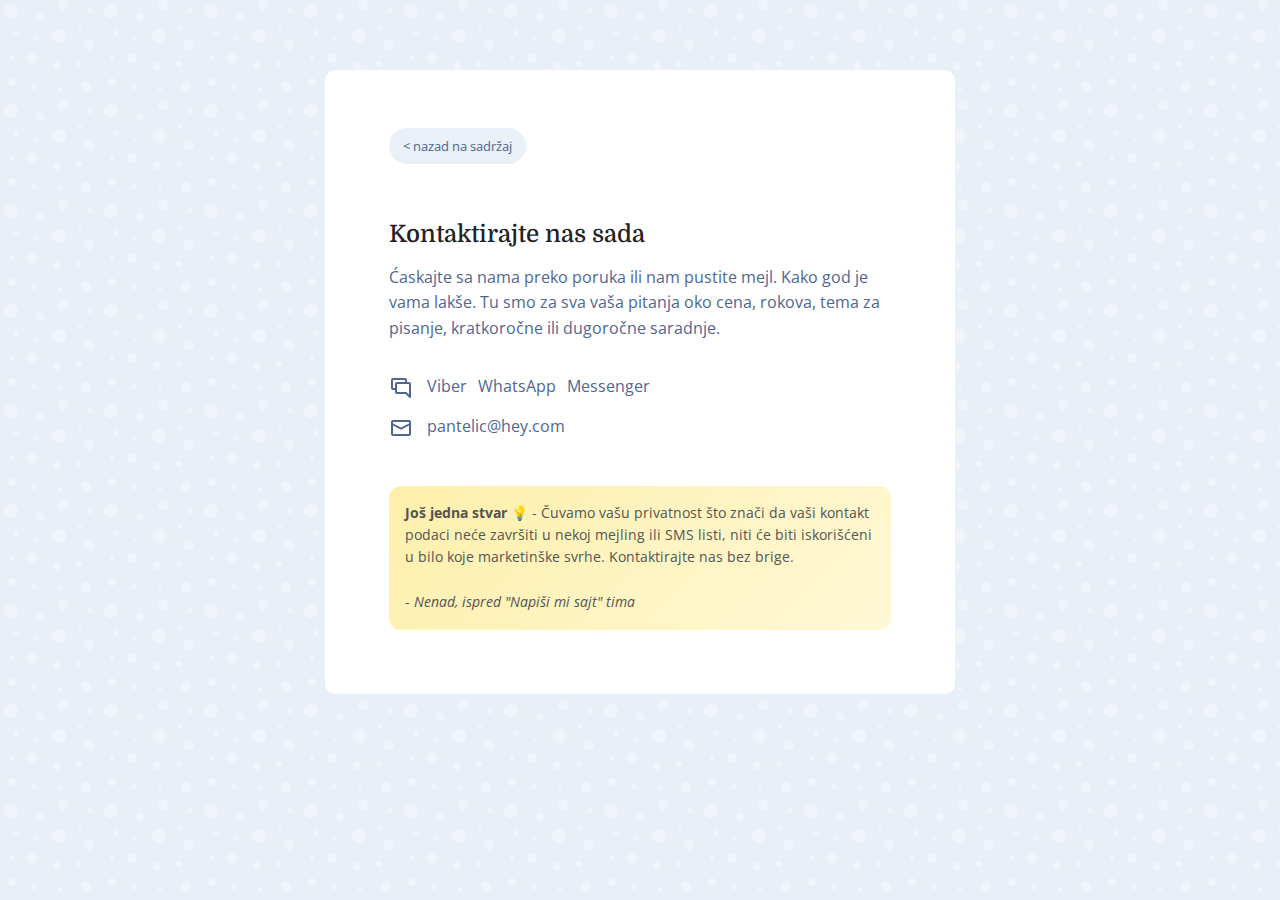
==== kontakt.html @ d5a86b71 "prvi upload" ====
<!DOCTYPE html>
<html lang="sr" dir="ltr">
  <head>
    <meta charset="utf-8">
    <meta name="viewport" content="width=device-width,initial-scale=1">
    <title>Kontakt</title>
    <link href="https://fonts.googleapis.com/css?family=Domine&display=swap&subset=latin-ext" rel="stylesheet">
    <link href="https://fonts.googleapis.com/css?family=Open+Sans&display=swap&subset=latin-ext" rel="stylesheet">



    <style media="screen">

    * {
      margin:0;
      padding: 0;
    }


    body {
      box-sizing: border-box;
      -webkit-font-smoothing: antialiased;
      -moz-osx-font-smoothing: grayscale;
      font-family: Open Sans, sans-serif;
      color: #506690;
    }


    p {
      line-height: 1.6;
      font-size: 1rem;
      margin-bottom: 1rem;
    }


    a {
      text-decoration: none;
      color: #506690;
      margin-right: 7px;
    }

    a:hover {
      color: #adbbca;
    }




    .bgcolor {
      /* background: #eaf2f7; */


      background-color: #e8eff7;
      background-image: url("data:image/svg+xml,%3Csvg width='100' height='100' viewBox='0 0 100 100' xmlns='http://www.w3.org/2000/svg'%3E%3Cpath d='M11 18c3.866 0 7-3.134 7-7s-3.134-7-7-7-7 3.134-7 7 3.134 7 7 7zm48 25c3.866 0 7-3.134 7-7s-3.134-7-7-7-7 3.134-7 7 3.134 7 7 7zm-43-7c1.657 0 3-1.343 3-3s-1.343-3-3-3-3 1.343-3 3 1.343 3 3 3zm63 31c1.657 0 3-1.343 3-3s-1.343-3-3-3-3 1.343-3 3 1.343 3 3 3zM34 90c1.657 0 3-1.343 3-3s-1.343-3-3-3-3 1.343-3 3 1.343 3 3 3zm56-76c1.657 0 3-1.343 3-3s-1.343-3-3-3-3 1.343-3 3 1.343 3 3 3zM12 86c2.21 0 4-1.79 4-4s-1.79-4-4-4-4 1.79-4 4 1.79 4 4 4zm28-65c2.21 0 4-1.79 4-4s-1.79-4-4-4-4 1.79-4 4 1.79 4 4 4zm23-11c2.76 0 5-2.24 5-5s-2.24-5-5-5-5 2.24-5 5 2.24 5 5 5zm-6 60c2.21 0 4-1.79 4-4s-1.79-4-4-4-4 1.79-4 4 1.79 4 4 4zm29 22c2.76 0 5-2.24 5-5s-2.24-5-5-5-5 2.24-5 5 2.24 5 5 5zM32 63c2.76 0 5-2.24 5-5s-2.24-5-5-5-5 2.24-5 5 2.24 5 5 5zm57-13c2.76 0 5-2.24 5-5s-2.24-5-5-5-5 2.24-5 5 2.24 5 5 5zm-9-21c1.105 0 2-.895 2-2s-.895-2-2-2-2 .895-2 2 .895 2 2 2zM60 91c1.105 0 2-.895 2-2s-.895-2-2-2-2 .895-2 2 .895 2 2 2zM35 41c1.105 0 2-.895 2-2s-.895-2-2-2-2 .895-2 2 .895 2 2 2zM12 60c1.105 0 2-.895 2-2s-.895-2-2-2-2 .895-2 2 .895 2 2 2z' fill='%23ffffff' fill-opacity='0.4' fill-rule='evenodd'/%3E%3C/svg%3E");
      display: flex;
      justify-content: center;
    }

      h2 {
      font-family: 'Domine', serif;
      color: #222;
      font-weight: 500;
      line-height: 1.2;
      font-size: 1.5rem;
      margin-bottom: 1rem;
      margin-top: 4rem;
      }

    #kontakt {
      box-sizing: border-box;
      margin-top: 70px;
      margin-bottom: 70px;
      border-radius: 10px;
      background: white;
      max-width: 630px;
      background: white;


    }

    .kontakt-container {

      color: #506690;
      padding: 4rem;

    }

    .kontakt-text {
      margin-bottom: 2rem;
    }

    .kontakt-detalji {
      display: flex;
      flex-wrap: nowrap;
      align-content: flex-start;
      margin-bottom: 1rem;
      }


      /* .kontakt-detalji:last-child {

        margin-bottom: 0;
        } */

      svg {
        fill: #506690;
        margin-right: 14px;
        position: relative;
        top: 2px;
      }


      .kontakt-detalji p {
        line-height: 24px;
        margin-bottom: 0;
        }

        .note {
         background: linear-gradient(135deg, rgb(254, 239, 171) 0%, rgb(255, 248, 214) 100%);
          border-radius: 12px;
          padding: 1rem;
          margin-top: 3rem;

        }

        .note p {
          font-size: 14px;
          margin-bottom: 0;
          color: #545454;
        }



        @media (max-width: 670px) {

          #kontakt {
            box-sizing: border-box;
            margin-top: 0;
            margin-bottom: 0;
            margin: 20px;
            border-radius: 10px;

          }

          .bgcolor {
            background: white;
          }

        .kontakt-container {
          padding: 0;
          }

          h2 {
            font-size: 1.3rem;
          }
        }

        .back {
          font-size: 13px;
          padding: 9px 14px;
          border-radius: 3rem;
          background: #e9f0f7;
        }

        .back:hover {
          background: #eff4f9;
          color: #506690;
        }


    </style>

    <!-- Google Tag Manager -->
<script>(function(w,d,s,l,i){w[l]=w[l]||[];w[l].push({'gtm.start':
new Date().getTime(),event:'gtm.js'});var f=d.getElementsByTagName(s)[0],
j=d.createElement(s),dl=l!='dataLayer'?'&l='+l:'';j.async=true;j.src=
'https://www.googletagmanager.com/gtm.js?id='+i+dl;f.parentNode.insertBefore(j,f);
})(window,document,'script','dataLayer','GTM-TRPZNKL');</script>
<!-- End Google Tag Manager -->

  </head>
  <body class="antialiased bgcolor">
    <!-- Google Tag Manager (noscript) -->
<noscript><iframe src="https://www.googletagmanager.com/ns.html?id=GTM-TRPZNKL"
height="0" width="0" style="display:none;visibility:hidden"></iframe></noscript>
<!-- End Google Tag Manager (noscript) -->

    <section id="kontakt">




      <div class="kontakt-container">



      <div class="kontakt-text">


        <a class="back" href="index.html">< nazad na sadržaj</a>


        <h2>Kontaktirajte nas sada</h2>
        <p>Ćaskajte sa nama preko poruka ili nam pustite mejl. Kako god je vama lakše. Tu smo za sva vaša pitanja oko cena, rokova, tema za pisanje, kratkoročne ili dugoročne saradnje.</p>
      </div>

      <div class="kontakt-detalji">
        <svg xmlns="http://www.w3.org/2000/svg" viewBox="0 0 24 24" width="24" height="24"><path class="heroicon-ui" d="M6 14H4a2 2 0 0 1-2-2V4c0-1.1.9-2 2-2h12a2 2 0 0 1 2 2v2h2a2 2 0 0 1 2 2v13a1 1 0 0 1-1.7.7L16.58 18H8a2 2 0 0 1-2-2v-2zm0-2V8c0-1.1.9-2 2-2h8V4H4v8h2zm14-4H8v8h9a1 1 0 0 1 .7.3l2.3 2.29V8z"/></svg>
        <p><a href="viber://chat?number=%2B38163517719" rel="noopener" target="_blank">Viber</a> <a href="whatsapp://send?text=Zdravo Nenade, interesuju me usluge izrade sadžaja. Hvala!&amp;phone=+38163517719" rel="noopener" target="_blank">WhatsApp</a> <a href="https://m.me/nenad.bgd" rel="noopener" target="_blank">Messenger</a></p>
      </div>
      <div class="kontakt-detalji">
        <svg xmlns="http://www.w3.org/2000/svg" viewBox="0 0 24 24" width="24" height="24"><path class="heroicon-ui" d="M4 4h16a2 2 0 0 1 2 2v12a2 2 0 0 1-2 2H4a2 2 0 0 1-2-2V6c0-1.1.9-2 2-2zm16 3.38V6H4v1.38l8 4 8-4zm0 2.24l-7.55 3.77a1 1 0 0 1-.9 0L4 9.62V18h16V9.62z"/></svg>
        <p><a href="mailto:pantelic@hey.com">pantelic@hey.com</a></p>
      </div>

      <div class="note">
        <p><strong>Još jedna stvar</strong> 💡 - Čuvamo vašu privatnost što znači da vaši kontakt podaci neće završiti u nekoj mejling ili SMS listi, niti će biti iskorišćeni u bilo koje marketinške svrhe. Kontaktirajte nas bez brige.<br><br>
        - <i>Nenad, ispred "Napiši mi sajt" tima</i></p>
      </div>


      </div>

    </section>




  </body>
</html>
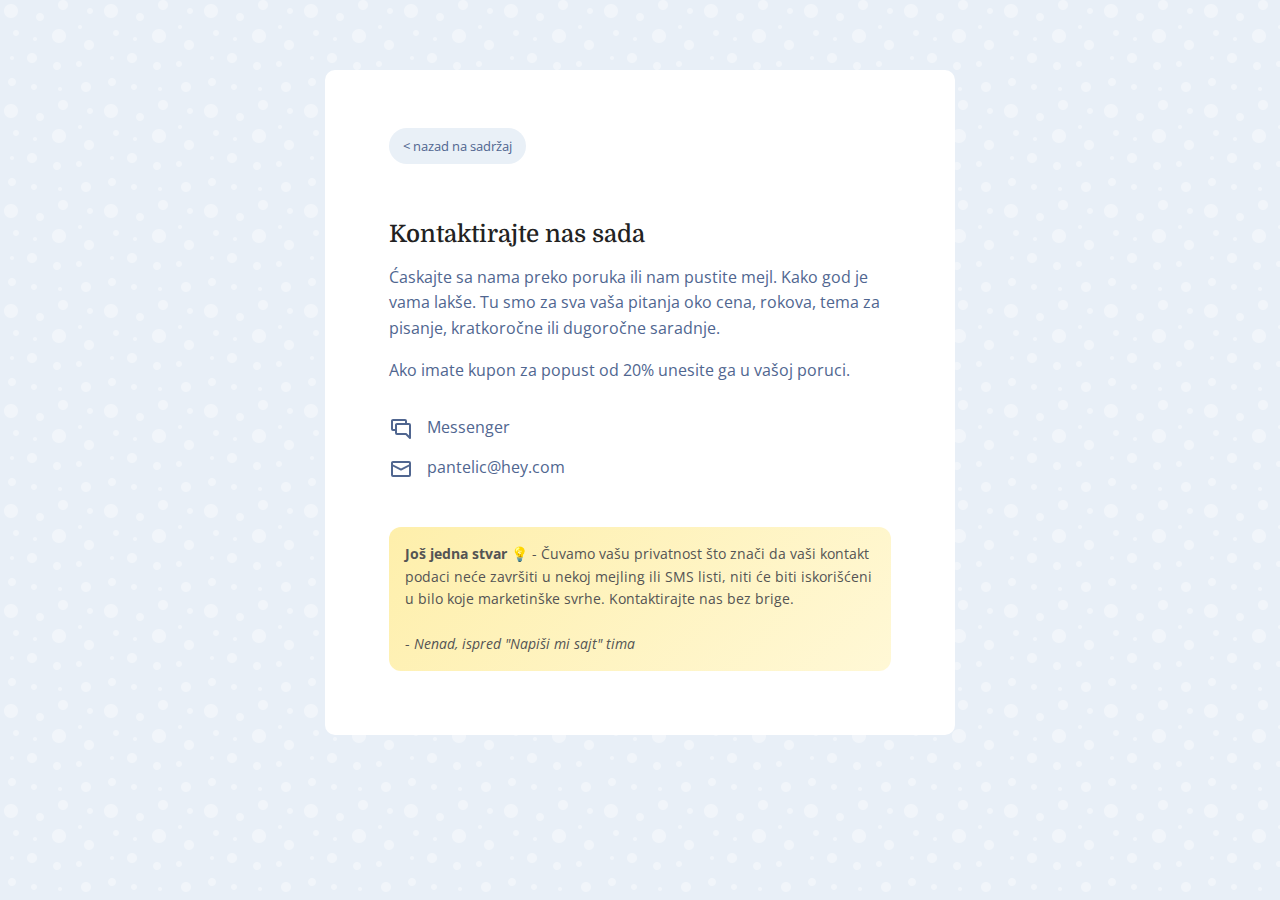
==== commit 9fdc220b: "Update kontakt.html" ====
--- a/kontakt.html
+++ b/kontakt.html
@@ -1,230 +1 @@
-<!DOCTYPE html>
-<html lang="sr" dir="ltr">
-  <head>
-    <meta charset="utf-8">
-    <meta name="viewport" content="width=device-width,initial-scale=1">
-    <title>Kontakt</title>
-    <link href="https://fonts.googleapis.com/css?family=Domine&display=swap&subset=latin-ext" rel="stylesheet">
-    <link href="https://fonts.googleapis.com/css?family=Open+Sans&display=swap&subset=latin-ext" rel="stylesheet">
-
-
-
-    <style media="screen">
-
-    * {
-      margin:0;
-      padding: 0;
-    }
-
-
-    body {
-      box-sizing: border-box;
-      -webkit-font-smoothing: antialiased;
-      -moz-osx-font-smoothing: grayscale;
-      font-family: Open Sans, sans-serif;
-      color: #506690;
-    }
-
-
-    p {
-      line-height: 1.6;
-      font-size: 1rem;
-      margin-bottom: 1rem;
-    }
-
-
-    a {
-      text-decoration: none;
-      color: #506690;
-      margin-right: 7px;
-    }
-
-    a:hover {
-      color: #adbbca;
-    }
-
-
-
-
-    .bgcolor {
-      /* background: #eaf2f7; */
-
-
-      background-color: #e8eff7;
-      background-image: url("data:image/svg+xml,%3Csvg width='100' height='100' viewBox='0 0 100 100' xmlns='http://www.w3.org/2000/svg'%3E%3Cpath d='M11 18c3.866 0 7-3.134 7-7s-3.134-7-7-7-7 3.134-7 7 3.134 7 7 7zm48 25c3.866 0 7-3.134 7-7s-3.134-7-7-7-7 3.134-7 7 3.134 7 7 7zm-43-7c1.657 0 3-1.343 3-3s-1.343-3-3-3-3 1.343-3 3 1.343 3 3 3zm63 31c1.657 0 3-1.343 3-3s-1.343-3-3-3-3 1.343-3 3 1.343 3 3 3zM34 90c1.657 0 3-1.343 3-3s-1.343-3-3-3-3 1.343-3 3 1.343 3 3 3zm56-76c1.657 0 3-1.343 3-3s-1.343-3-3-3-3 1.343-3 3 1.343 3 3 3zM12 86c2.21 0 4-1.79 4-4s-1.79-4-4-4-4 1.79-4 4 1.79 4 4 4zm28-65c2.21 0 4-1.79 4-4s-1.79-4-4-4-4 1.79-4 4 1.79 4 4 4zm23-11c2.76 0 5-2.24 5-5s-2.24-5-5-5-5 2.24-5 5 2.24 5 5 5zm-6 60c2.21 0 4-1.79 4-4s-1.79-4-4-4-4 1.79-4 4 1.79 4 4 4zm29 22c2.76 0 5-2.24 5-5s-2.24-5-5-5-5 2.24-5 5 2.24 5 5 5zM32 63c2.76 0 5-2.24 5-5s-2.24-5-5-5-5 2.24-5 5 2.24 5 5 5zm57-13c2.76 0 5-2.24 5-5s-2.24-5-5-5-5 2.24-5 5 2.24 5 5 5zm-9-21c1.105 0 2-.895 2-2s-.895-2-2-2-2 .895-2 2 .895 2 2 2zM60 91c1.105 0 2-.895 2-2s-.895-2-2-2-2 .895-2 2 .895 2 2 2zM35 41c1.105 0 2-.895 2-2s-.895-2-2-2-2 .895-2 2 .895 2 2 2zM12 60c1.105 0 2-.895 2-2s-.895-2-2-2-2 .895-2 2 .895 2 2 2z' fill='%23ffffff' fill-opacity='0.4' fill-rule='evenodd'/%3E%3C/svg%3E");
-      display: flex;
-      justify-content: center;
-    }
-
-      h2 {
-      font-family: 'Domine', serif;
-      color: #222;
-      font-weight: 500;
-      line-height: 1.2;
-      font-size: 1.5rem;
-      margin-bottom: 1rem;
-      margin-top: 4rem;
-      }
-
-    #kontakt {
-      box-sizing: border-box;
-      margin-top: 70px;
-      margin-bottom: 70px;
-      border-radius: 10px;
-      background: white;
-      max-width: 630px;
-      background: white;
-
-
-    }
-
-    .kontakt-container {
-
-      color: #506690;
-      padding: 4rem;
-
-    }
-
-    .kontakt-text {
-      margin-bottom: 2rem;
-    }
-
-    .kontakt-detalji {
-      display: flex;
-      flex-wrap: nowrap;
-      align-content: flex-start;
-      margin-bottom: 1rem;
-      }
-
-
-      /* .kontakt-detalji:last-child {
-
-        margin-bottom: 0;
-        } */
-
-      svg {
-        fill: #506690;
-        margin-right: 14px;
-        position: relative;
-        top: 2px;
-      }
-
-
-      .kontakt-detalji p {
-        line-height: 24px;
-        margin-bottom: 0;
-        }
-
-        .note {
-         background: linear-gradient(135deg, rgb(254, 239, 171) 0%, rgb(255, 248, 214) 100%);
-          border-radius: 12px;
-          padding: 1rem;
-          margin-top: 3rem;
-
-        }
-
-        .note p {
-          font-size: 14px;
-          margin-bottom: 0;
-          color: #545454;
-        }
-
-
-
-        @media (max-width: 670px) {
-
-          #kontakt {
-            box-sizing: border-box;
-            margin-top: 0;
-            margin-bottom: 0;
-            margin: 20px;
-            border-radius: 10px;
-
-          }
-
-          .bgcolor {
-            background: white;
-          }
-
-        .kontakt-container {
-          padding: 0;
-          }
-
-          h2 {
-            font-size: 1.3rem;
-          }
-        }
-
-        .back {
-          font-size: 13px;
-          padding: 9px 14px;
-          border-radius: 3rem;
-          background: #e9f0f7;
-        }
-
-        .back:hover {
-          background: #eff4f9;
-          color: #506690;
-        }
-
-
-    </style>
-
-    <!-- Google Tag Manager -->
-<script>(function(w,d,s,l,i){w[l]=w[l]||[];w[l].push({'gtm.start':
-new Date().getTime(),event:'gtm.js'});var f=d.getElementsByTagName(s)[0],
-j=d.createElement(s),dl=l!='dataLayer'?'&l='+l:'';j.async=true;j.src=
-'https://www.googletagmanager.com/gtm.js?id='+i+dl;f.parentNode.insertBefore(j,f);
-})(window,document,'script','dataLayer','GTM-TRPZNKL');</script>
-<!-- End Google Tag Manager -->
-
-  </head>
-  <body class="antialiased bgcolor">
-    <!-- Google Tag Manager (noscript) -->
-<noscript><iframe src="https://www.googletagmanager.com/ns.html?id=GTM-TRPZNKL"
-height="0" width="0" style="display:none;visibility:hidden"></iframe></noscript>
-<!-- End Google Tag Manager (noscript) -->
-
-    <section id="kontakt">
-
-
-
-
-      <div class="kontakt-container">
-
-
-
-      <div class="kontakt-text">
-
-
-        <a class="back" href="index.html">< nazad na sadržaj</a>
-
-
-        <h2>Kontaktirajte nas sada</h2>
-        <p>Ćaskajte sa nama preko poruka ili nam pustite mejl. Kako god je vama lakše. Tu smo za sva vaša pitanja oko cena, rokova, tema za pisanje, kratkoročne ili dugoročne saradnje.</p>
-      </div>
-
-      <div class="kontakt-detalji">
-        <svg xmlns="http://www.w3.org/2000/svg" viewBox="0 0 24 24" width="24" height="24"><path class="heroicon-ui" d="M6 14H4a2 2 0 0 1-2-2V4c0-1.1.9-2 2-2h12a2 2 0 0 1 2 2v2h2a2 2 0 0 1 2 2v13a1 1 0 0 1-1.7.7L16.58 18H8a2 2 0 0 1-2-2v-2zm0-2V8c0-1.1.9-2 2-2h8V4H4v8h2zm14-4H8v8h9a1 1 0 0 1 .7.3l2.3 2.29V8z"/></svg>
-        <p><a href="viber://chat?number=%2B38163517719" rel="noopener" target="_blank">Viber</a> <a href="whatsapp://send?text=Zdravo Nenade, interesuju me usluge izrade sadžaja. Hvala!&amp;phone=+38163517719" rel="noopener" target="_blank">WhatsApp</a> <a href="https://m.me/nenad.bgd" rel="noopener" target="_blank">Messenger</a></p>
-      </div>
-      <div class="kontakt-detalji">
-        <svg xmlns="http://www.w3.org/2000/svg" viewBox="0 0 24 24" width="24" height="24"><path class="heroicon-ui" d="M4 4h16a2 2 0 0 1 2 2v12a2 2 0 0 1-2 2H4a2 2 0 0 1-2-2V6c0-1.1.9-2 2-2zm16 3.38V6H4v1.38l8 4 8-4zm0 2.24l-7.55 3.77a1 1 0 0 1-.9 0L4 9.62V18h16V9.62z"/></svg>
-        <p><a href="mailto:pantelic@hey.com">pantelic@hey.com</a></p>
-      </div>
-
-      <div class="note">
-        <p><strong>Još jedna stvar</strong> 💡 - Čuvamo vašu privatnost što znači da vaši kontakt podaci neće završiti u nekoj mejling ili SMS listi, niti će biti iskorišćeni u bilo koje marketinške svrhe. Kontaktirajte nas bez brige.<br><br>
-        - <i>Nenad, ispred "Napiši mi sajt" tima</i></p>
-      </div>
-
-
-      </div>
-
-    </section>
-
-
-
-
-  </body>
-</html>
+<!DOCTYPE html><html lang="sr" dir="ltr"><head><meta charset="utf-8"><meta name="viewport" content="width=device-width,initial-scale=1"><title>Kontakt</title><link href="https://fonts.googleapis.com/css?family=Domine&display=swap&subset=latin-ext" rel="stylesheet"><link href="https://fonts.googleapis.com/css?family=Open+Sans&display=swap&subset=latin-ext" rel="stylesheet"><style media="screen">*{margin: 0;padding: 0;}body{box-sizing: border-box;-webkit-font-smoothing: antialiased;-moz-osx-font-smoothing: grayscale;font-family: Open Sans, sans-serif;color: #506690;}p{line-height: 1.6;font-size: 1rem;margin-bottom: 1rem;}a{text-decoration: none;color: #506690;margin-right: 7px;}a:hover{color: #adbbca;}.bgcolor{/* background: #eaf2f7; */background-color: #e8eff7;background-image: url("data:image/svg+xml,%3Csvg width='100' height='100' viewBox='0 0 100 100' xmlns='http://www.w3.org/2000/svg'%3E%3Cpath d='M11 18c3.866 0 7-3.134 7-7s-3.134-7-7-7-7 3.134-7 7 3.134 7 7 7zm48 25c3.866 0 7-3.134 7-7s-3.134-7-7-7-7 3.134-7 7 3.134 7 7 7zm-43-7c1.657 0 3-1.343 3-3s-1.343-3-3-3-3 1.343-3 3 1.343 3 3 3zm63 31c1.657 0 3-1.343 3-3s-1.343-3-3-3-3 1.343-3 3 1.343 3 3 3zM34 90c1.657 0 3-1.343 3-3s-1.343-3-3-3-3 1.343-3 3 1.343 3 3 3zm56-76c1.657 0 3-1.343 3-3s-1.343-3-3-3-3 1.343-3 3 1.343 3 3 3zM12 86c2.21 0 4-1.79 4-4s-1.79-4-4-4-4 1.79-4 4 1.79 4 4 4zm28-65c2.21 0 4-1.79 4-4s-1.79-4-4-4-4 1.79-4 4 1.79 4 4 4zm23-11c2.76 0 5-2.24 5-5s-2.24-5-5-5-5 2.24-5 5 2.24 5 5 5zm-6 60c2.21 0 4-1.79 4-4s-1.79-4-4-4-4 1.79-4 4 1.79 4 4 4zm29 22c2.76 0 5-2.24 5-5s-2.24-5-5-5-5 2.24-5 5 2.24 5 5 5zM32 63c2.76 0 5-2.24 5-5s-2.24-5-5-5-5 2.24-5 5 2.24 5 5 5zm57-13c2.76 0 5-2.24 5-5s-2.24-5-5-5-5 2.24-5 5 2.24 5 5 5zm-9-21c1.105 0 2-.895 2-2s-.895-2-2-2-2 .895-2 2 .895 2 2 2zM60 91c1.105 0 2-.895 2-2s-.895-2-2-2-2 .895-2 2 .895 2 2 2zM35 41c1.105 0 2-.895 2-2s-.895-2-2-2-2 .895-2 2 .895 2 2 2zM12 60c1.105 0 2-.895 2-2s-.895-2-2-2-2 .895-2 2 .895 2 2 2z' fill='%23ffffff' fill-opacity='0.4' fill-rule='evenodd'/%3E%3C/svg%3E");display: flex;justify-content: center;}h2{font-family: 'Domine', serif;color: #222;font-weight: 500;line-height: 1.2;font-size: 1.5rem;margin-bottom: 1rem;margin-top: 4rem;}#kontakt{box-sizing: border-box;margin-top: 70px;margin-bottom: 70px;border-radius: 10px;background: white;max-width: 630px;background: white;}.kontakt-container{color: #506690;padding: 4rem;}.kontakt-text{margin-bottom: 2rem;}.kontakt-detalji{display: flex;flex-wrap: nowrap;align-content: flex-start;margin-bottom: 1rem;}/* .kontakt-detalji:last-child{margin-bottom: 0;}*/svg{fill: #506690;margin-right: 14px;position: relative;top: 2px;}.kontakt-detalji p{line-height: 24px;margin-bottom: 0;}.note{background: linear-gradient(135deg, rgb(254, 239, 171) 0%, rgb(255, 248, 214) 100%);border-radius: 12px;padding: 1rem;margin-top: 3rem;}.note p{font-size: 14px;margin-bottom: 0;color: #545454;}@media (max-width: 670px){#kontakt{box-sizing: border-box;margin-top: 0;margin-bottom: 0;margin: 20px;border-radius: 10px;}.bgcolor{background: white;}.kontakt-container{padding: 0;}h2{font-size: 1.3rem;}}.back{font-size: 13px;padding: 9px 14px;border-radius: 3rem;background: #e9f0f7;}.back:hover{background: #eff4f9;color: #506690;}</style><script>(function(w, d, s, l, i){w[l]=w[l] || [];w[l].push({'gtm.start': new Date().getTime(),event: 'gtm.js'});var f=d.getElementsByTagName(s)[0],j=d.createElement(s),dl=l !='dataLayer' ? '&l=' + l : '';j.async=true;j.src='https://www.googletagmanager.com/gtm.js?id=' + i + dl;f.parentNode.insertBefore(j, f);})(window, document, 'script', 'dataLayer', 'GTM-TRPZNKL');</script></head><body class="antialiased bgcolor"><noscript><iframe src="https://www.googletagmanager.com/ns.html?id=GTM-TRPZNKL" height="0" width="0" style="display:none;visibility:hidden"></iframe></noscript><section id="kontakt"><div class="kontakt-container"><div class="kontakt-text"><a class="back" href="index.html">< nazad na sadržaj</a><h2>Kontaktirajte nas sada</h2><p>Ćaskajte sa nama preko poruka ili nam pustite mejl. Kako god je vama lakše. Tu smo za sva vaša pitanja oko cena, rokova, tema za pisanje, kratkoročne ili dugoročne saradnje.</p><p>Ako imate kupon za popust od 20% unesite ga u vašoj poruci.</p></div><div class="kontakt-detalji"><svg xmlns="http://www.w3.org/2000/svg" viewBox="0 0 24 24" width="24" height="24"><path class="heroicon-ui" d="M6 14H4a2 2 0 0 1-2-2V4c0-1.1.9-2 2-2h12a2 2 0 0 1 2 2v2h2a2 2 0 0 1 2 2v13a1 1 0 0 1-1.7.7L16.58 18H8a2 2 0 0 1-2-2v-2zm0-2V8c0-1.1.9-2 2-2h8V4H4v8h2zm14-4H8v8h9a1 1 0 0 1 .7.3l2.3 2.29V8z"/></svg><p><a href="https://m.me/nenad.bgd" rel="noopener" target="_blank">Messenger</a></p></div><div class="kontakt-detalji"><svg xmlns="http://www.w3.org/2000/svg" viewBox="0 0 24 24" width="24" height="24"><path class="heroicon-ui" d="M4 4h16a2 2 0 0 1 2 2v12a2 2 0 0 1-2 2H4a2 2 0 0 1-2-2V6c0-1.1.9-2 2-2zm16 3.38V6H4v1.38l8 4 8-4zm0 2.24l-7.55 3.77a1 1 0 0 1-.9 0L4 9.62V18h16V9.62z"/></svg><p><a href="mailto:pantelic@hey.com">pantelic@hey.com</a></p></div><div class="note"><p><strong>Još jedna stvar</strong> 💡 - Čuvamo vašu privatnost što znači da vaši kontakt podaci neće završiti u nekoj mejling ili SMS listi, niti će biti iskorišćeni u bilo koje marketinške svrhe. Kontaktirajte nas bez brige.<br><br>- <i>Nenad, ispred "Napiši mi sajt" tima</i></p></div></div></section></body></html>
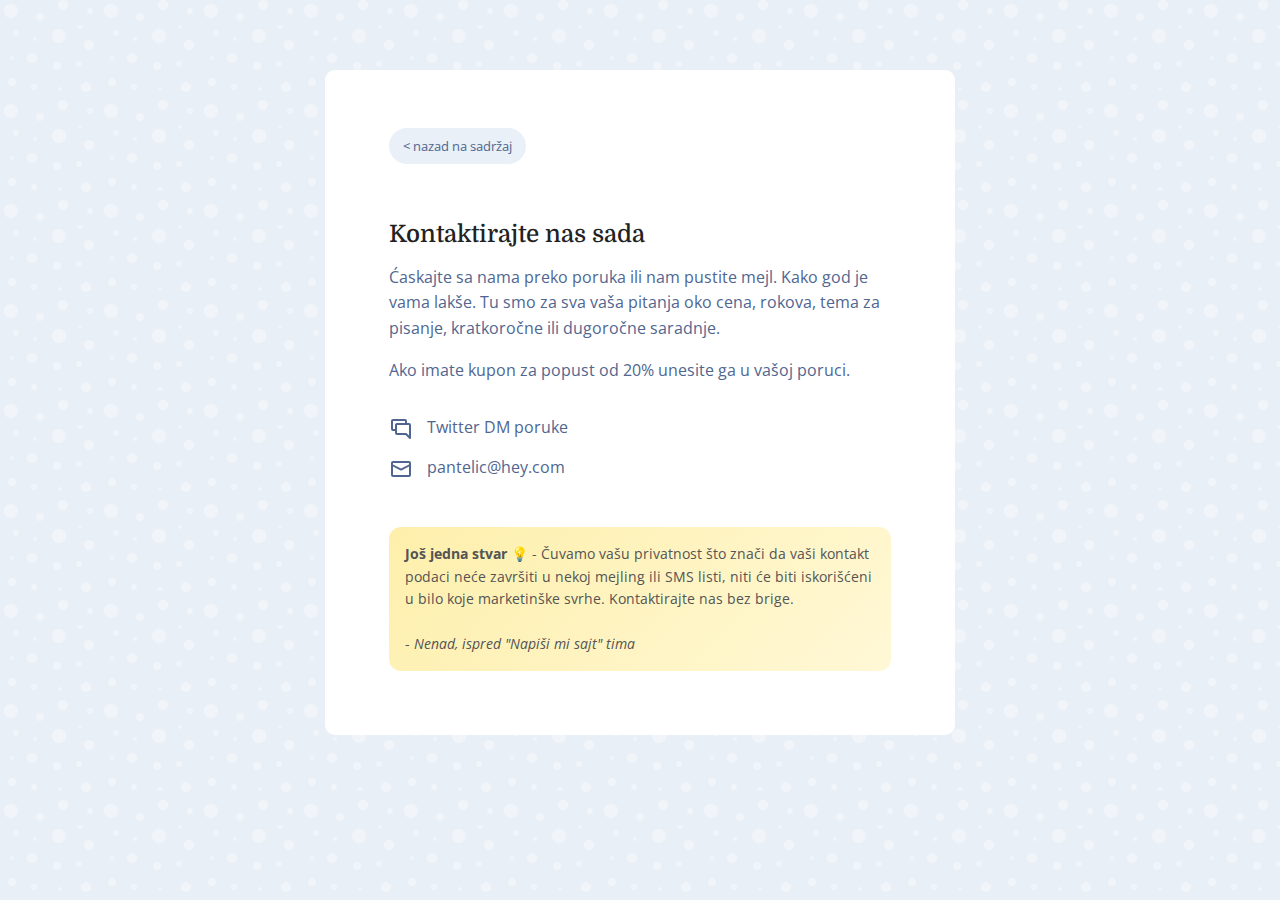
==== commit b685df3a: "okt4" ====
--- a/kontakt.html
+++ b/kontakt.html
@@ -1 +1 @@
-<!DOCTYPE html><html lang="sr" dir="ltr"><head><meta charset="utf-8"><meta name="viewport" content="width=device-width,initial-scale=1"><title>Kontakt</title><link href="https://fonts.googleapis.com/css?family=Domine&display=swap&subset=latin-ext" rel="stylesheet"><link href="https://fonts.googleapis.com/css?family=Open+Sans&display=swap&subset=latin-ext" rel="stylesheet"><style media="screen">*{margin: 0;padding: 0;}body{box-sizing: border-box;-webkit-font-smoothing: antialiased;-moz-osx-font-smoothing: grayscale;font-family: Open Sans, sans-serif;color: #506690;}p{line-height: 1.6;font-size: 1rem;margin-bottom: 1rem;}a{text-decoration: none;color: #506690;margin-right: 7px;}a:hover{color: #adbbca;}.bgcolor{/* background: #eaf2f7; */background-color: #e8eff7;background-image: url("data:image/svg+xml,%3Csvg width='100' height='100' viewBox='0 0 100 100' xmlns='http://www.w3.org/2000/svg'%3E%3Cpath d='M11 18c3.866 0 7-3.134 7-7s-3.134-7-7-7-7 3.134-7 7 3.134 7 7 7zm48 25c3.866 0 7-3.134 7-7s-3.134-7-7-7-7 3.134-7 7 3.134 7 7 7zm-43-7c1.657 0 3-1.343 3-3s-1.343-3-3-3-3 1.343-3 3 1.343 3 3 3zm63 31c1.657 0 3-1.343 3-3s-1.343-3-3-3-3 1.343-3 3 1.343 3 3 3zM34 90c1.657 0 3-1.343 3-3s-1.343-3-3-3-3 1.343-3 3 1.343 3 3 3zm56-76c1.657 0 3-1.343 3-3s-1.343-3-3-3-3 1.343-3 3 1.343 3 3 3zM12 86c2.21 0 4-1.79 4-4s-1.79-4-4-4-4 1.79-4 4 1.79 4 4 4zm28-65c2.21 0 4-1.79 4-4s-1.79-4-4-4-4 1.79-4 4 1.79 4 4 4zm23-11c2.76 0 5-2.24 5-5s-2.24-5-5-5-5 2.24-5 5 2.24 5 5 5zm-6 60c2.21 0 4-1.79 4-4s-1.79-4-4-4-4 1.79-4 4 1.79 4 4 4zm29 22c2.76 0 5-2.24 5-5s-2.24-5-5-5-5 2.24-5 5 2.24 5 5 5zM32 63c2.76 0 5-2.24 5-5s-2.24-5-5-5-5 2.24-5 5 2.24 5 5 5zm57-13c2.76 0 5-2.24 5-5s-2.24-5-5-5-5 2.24-5 5 2.24 5 5 5zm-9-21c1.105 0 2-.895 2-2s-.895-2-2-2-2 .895-2 2 .895 2 2 2zM60 91c1.105 0 2-.895 2-2s-.895-2-2-2-2 .895-2 2 .895 2 2 2zM35 41c1.105 0 2-.895 2-2s-.895-2-2-2-2 .895-2 2 .895 2 2 2zM12 60c1.105 0 2-.895 2-2s-.895-2-2-2-2 .895-2 2 .895 2 2 2z' fill='%23ffffff' fill-opacity='0.4' fill-rule='evenodd'/%3E%3C/svg%3E");display: flex;justify-content: center;}h2{font-family: 'Domine', serif;color: #222;font-weight: 500;line-height: 1.2;font-size: 1.5rem;margin-bottom: 1rem;margin-top: 4rem;}#kontakt{box-sizing: border-box;margin-top: 70px;margin-bottom: 70px;border-radius: 10px;background: white;max-width: 630px;background: white;}.kontakt-container{color: #506690;padding: 4rem;}.kontakt-text{margin-bottom: 2rem;}.kontakt-detalji{display: flex;flex-wrap: nowrap;align-content: flex-start;margin-bottom: 1rem;}/* .kontakt-detalji:last-child{margin-bottom: 0;}*/svg{fill: #506690;margin-right: 14px;position: relative;top: 2px;}.kontakt-detalji p{line-height: 24px;margin-bottom: 0;}.note{background: linear-gradient(135deg, rgb(254, 239, 171) 0%, rgb(255, 248, 214) 100%);border-radius: 12px;padding: 1rem;margin-top: 3rem;}.note p{font-size: 14px;margin-bottom: 0;color: #545454;}@media (max-width: 670px){#kontakt{box-sizing: border-box;margin-top: 0;margin-bottom: 0;margin: 20px;border-radius: 10px;}.bgcolor{background: white;}.kontakt-container{padding: 0;}h2{font-size: 1.3rem;}}.back{font-size: 13px;padding: 9px 14px;border-radius: 3rem;background: #e9f0f7;}.back:hover{background: #eff4f9;color: #506690;}</style><script>(function(w, d, s, l, i){w[l]=w[l] || [];w[l].push({'gtm.start': new Date().getTime(),event: 'gtm.js'});var f=d.getElementsByTagName(s)[0],j=d.createElement(s),dl=l !='dataLayer' ? '&l=' + l : '';j.async=true;j.src='https://www.googletagmanager.com/gtm.js?id=' + i + dl;f.parentNode.insertBefore(j, f);})(window, document, 'script', 'dataLayer', 'GTM-TRPZNKL');</script></head><body class="antialiased bgcolor"><noscript><iframe src="https://www.googletagmanager.com/ns.html?id=GTM-TRPZNKL" height="0" width="0" style="display:none;visibility:hidden"></iframe></noscript><section id="kontakt"><div class="kontakt-container"><div class="kontakt-text"><a class="back" href="index.html">< nazad na sadržaj</a><h2>Kontaktirajte nas sada</h2><p>Ćaskajte sa nama preko poruka ili nam pustite mejl. Kako god je vama lakše. Tu smo za sva vaša pitanja oko cena, rokova, tema za pisanje, kratkoročne ili dugoročne saradnje.</p><p>Ako imate kupon za popust od 20% unesite ga u vašoj poruci.</p></div><div class="kontakt-detalji"><svg xmlns="http://www.w3.org/2000/svg" viewBox="0 0 24 24" width="24" height="24"><path class="heroicon-ui" d="M6 14H4a2 2 0 0 1-2-2V4c0-1.1.9-2 2-2h12a2 2 0 0 1 2 2v2h2a2 2 0 0 1 2 2v13a1 1 0 0 1-1.7.7L16.58 18H8a2 2 0 0 1-2-2v-2zm0-2V8c0-1.1.9-2 2-2h8V4H4v8h2zm14-4H8v8h9a1 1 0 0 1 .7.3l2.3 2.29V8z"/></svg><p><a href="https://m.me/nenad.bgd" rel="noopener" target="_blank">Messenger</a></p></div><div class="kontakt-detalji"><svg xmlns="http://www.w3.org/2000/svg" viewBox="0 0 24 24" width="24" height="24"><path class="heroicon-ui" d="M4 4h16a2 2 0 0 1 2 2v12a2 2 0 0 1-2 2H4a2 2 0 0 1-2-2V6c0-1.1.9-2 2-2zm16 3.38V6H4v1.38l8 4 8-4zm0 2.24l-7.55 3.77a1 1 0 0 1-.9 0L4 9.62V18h16V9.62z"/></svg><p><a href="mailto:pantelic@hey.com">pantelic@hey.com</a></p></div><div class="note"><p><strong>Još jedna stvar</strong> 💡 - Čuvamo vašu privatnost što znači da vaši kontakt podaci neće završiti u nekoj mejling ili SMS listi, niti će biti iskorišćeni u bilo koje marketinške svrhe. Kontaktirajte nas bez brige.<br><br>- <i>Nenad, ispred "Napiši mi sajt" tima</i></p></div></div></section></body></html>
+<!DOCTYPE html><html lang="sr" dir="ltr"><head><meta charset="utf-8"><meta name="viewport" content="width=device-width,initial-scale=1"><title>Kontakt</title><link href="https://fonts.googleapis.com/css?family=Domine&display=swap&subset=latin-ext" rel="stylesheet"><link href="https://fonts.googleapis.com/css?family=Open+Sans&display=swap&subset=latin-ext" rel="stylesheet"><style media="screen">*{margin: 0;padding: 0;}body{box-sizing: border-box;-webkit-font-smoothing: antialiased;-moz-osx-font-smoothing: grayscale;font-family: Open Sans, sans-serif;color: #506690;}p{line-height: 1.6;font-size: 1rem;margin-bottom: 1rem;}a{text-decoration: none;color: #506690;margin-right: 7px;}a:hover{color: #adbbca;}.bgcolor{/* background: #eaf2f7; */background-color: #e8eff7;background-image: url("data:image/svg+xml,%3Csvg width='100' height='100' viewBox='0 0 100 100' xmlns='http://www.w3.org/2000/svg'%3E%3Cpath d='M11 18c3.866 0 7-3.134 7-7s-3.134-7-7-7-7 3.134-7 7 3.134 7 7 7zm48 25c3.866 0 7-3.134 7-7s-3.134-7-7-7-7 3.134-7 7 3.134 7 7 7zm-43-7c1.657 0 3-1.343 3-3s-1.343-3-3-3-3 1.343-3 3 1.343 3 3 3zm63 31c1.657 0 3-1.343 3-3s-1.343-3-3-3-3 1.343-3 3 1.343 3 3 3zM34 90c1.657 0 3-1.343 3-3s-1.343-3-3-3-3 1.343-3 3 1.343 3 3 3zm56-76c1.657 0 3-1.343 3-3s-1.343-3-3-3-3 1.343-3 3 1.343 3 3 3zM12 86c2.21 0 4-1.79 4-4s-1.79-4-4-4-4 1.79-4 4 1.79 4 4 4zm28-65c2.21 0 4-1.79 4-4s-1.79-4-4-4-4 1.79-4 4 1.79 4 4 4zm23-11c2.76 0 5-2.24 5-5s-2.24-5-5-5-5 2.24-5 5 2.24 5 5 5zm-6 60c2.21 0 4-1.79 4-4s-1.79-4-4-4-4 1.79-4 4 1.79 4 4 4zm29 22c2.76 0 5-2.24 5-5s-2.24-5-5-5-5 2.24-5 5 2.24 5 5 5zM32 63c2.76 0 5-2.24 5-5s-2.24-5-5-5-5 2.24-5 5 2.24 5 5 5zm57-13c2.76 0 5-2.24 5-5s-2.24-5-5-5-5 2.24-5 5 2.24 5 5 5zm-9-21c1.105 0 2-.895 2-2s-.895-2-2-2-2 .895-2 2 .895 2 2 2zM60 91c1.105 0 2-.895 2-2s-.895-2-2-2-2 .895-2 2 .895 2 2 2zM35 41c1.105 0 2-.895 2-2s-.895-2-2-2-2 .895-2 2 .895 2 2 2zM12 60c1.105 0 2-.895 2-2s-.895-2-2-2-2 .895-2 2 .895 2 2 2z' fill='%23ffffff' fill-opacity='0.4' fill-rule='evenodd'/%3E%3C/svg%3E");display: flex;justify-content: center;}h2{font-family: 'Domine', serif;color: #222;font-weight: 500;line-height: 1.2;font-size: 1.5rem;margin-bottom: 1rem;margin-top: 4rem;}#kontakt{box-sizing: border-box;margin-top: 70px;margin-bottom: 70px;border-radius: 10px;background: white;max-width: 630px;background: white;}.kontakt-container{color: #506690;padding: 4rem;}.kontakt-text{margin-bottom: 2rem;}.kontakt-detalji{display: flex;flex-wrap: nowrap;align-content: flex-start;margin-bottom: 1rem;}/* .kontakt-detalji:last-child{margin-bottom: 0;}*/svg{fill: #506690;margin-right: 14px;position: relative;top: 2px;}.kontakt-detalji p{line-height: 24px;margin-bottom: 0;}.note{background: linear-gradient(135deg, rgb(254, 239, 171) 0%, rgb(255, 248, 214) 100%);border-radius: 12px;padding: 1rem;margin-top: 3rem;}.note p{font-size: 14px;margin-bottom: 0;color: #545454;}@media (max-width: 670px){#kontakt{box-sizing: border-box;margin-top: 0;margin-bottom: 0;margin: 20px;border-radius: 10px;}.bgcolor{background: white;}.kontakt-container{padding: 0;}h2{font-size: 1.3rem;}}.back{font-size: 13px;padding: 9px 14px;border-radius: 3rem;background: #e9f0f7;}.back:hover{background: #eff4f9;color: #506690;}</style><script>(function(w, d, s, l, i){w[l]=w[l] || [];w[l].push({'gtm.start': new Date().getTime(),event: 'gtm.js'});var f=d.getElementsByTagName(s)[0],j=d.createElement(s),dl=l !='dataLayer' ? '&l=' + l : '';j.async=true;j.src='https://www.googletagmanager.com/gtm.js?id=' + i + dl;f.parentNode.insertBefore(j, f);})(window, document, 'script', 'dataLayer', 'GTM-TRPZNKL');</script></head><body class="antialiased bgcolor"><noscript><iframe src="https://www.googletagmanager.com/ns.html?id=GTM-TRPZNKL" height="0" width="0" style="display:none;visibility:hidden"></iframe></noscript><section id="kontakt"><div class="kontakt-container"><div class="kontakt-text"><a class="back" href="index.html">< nazad na sadržaj</a><h2>Kontaktirajte nas sada</h2><p>Ćaskajte sa nama preko poruka ili nam pustite mejl. Kako god je vama lakše. Tu smo za sva vaša pitanja oko cena, rokova, tema za pisanje, kratkoročne ili dugoročne saradnje.</p><p>Ako imate kupon za popust od 20% unesite ga u vašoj poruci.</p></div><div class="kontakt-detalji"><svg xmlns="http://www.w3.org/2000/svg" viewBox="0 0 24 24" width="24" height="24"><path class="heroicon-ui" d="M6 14H4a2 2 0 0 1-2-2V4c0-1.1.9-2 2-2h12a2 2 0 0 1 2 2v2h2a2 2 0 0 1 2 2v13a1 1 0 0 1-1.7.7L16.58 18H8a2 2 0 0 1-2-2v-2zm0-2V8c0-1.1.9-2 2-2h8V4H4v8h2zm14-4H8v8h9a1 1 0 0 1 .7.3l2.3 2.29V8z"/></svg><p><a href="https://twitter.com/NenadPantelic" rel="noopener" target="_blank">Twitter DM poruke</a></p></div><div class="kontakt-detalji"><svg xmlns="http://www.w3.org/2000/svg" viewBox="0 0 24 24" width="24" height="24"><path class="heroicon-ui" d="M4 4h16a2 2 0 0 1 2 2v12a2 2 0 0 1-2 2H4a2 2 0 0 1-2-2V6c0-1.1.9-2 2-2zm16 3.38V6H4v1.38l8 4 8-4zm0 2.24l-7.55 3.77a1 1 0 0 1-.9 0L4 9.62V18h16V9.62z"/></svg><p><a href="mailto:pantelic@hey.com">pantelic@hey.com</a></p></div><div class="note"><p><strong>Još jedna stvar</strong> 💡 - Čuvamo vašu privatnost što znači da vaši kontakt podaci neće završiti u nekoj mejling ili SMS listi, niti će biti iskorišćeni u bilo koje marketinške svrhe. Kontaktirajte nas bez brige.<br><br>- <i>Nenad, ispred "Napiši mi sajt" tima</i></p></div></div></section></body></html>
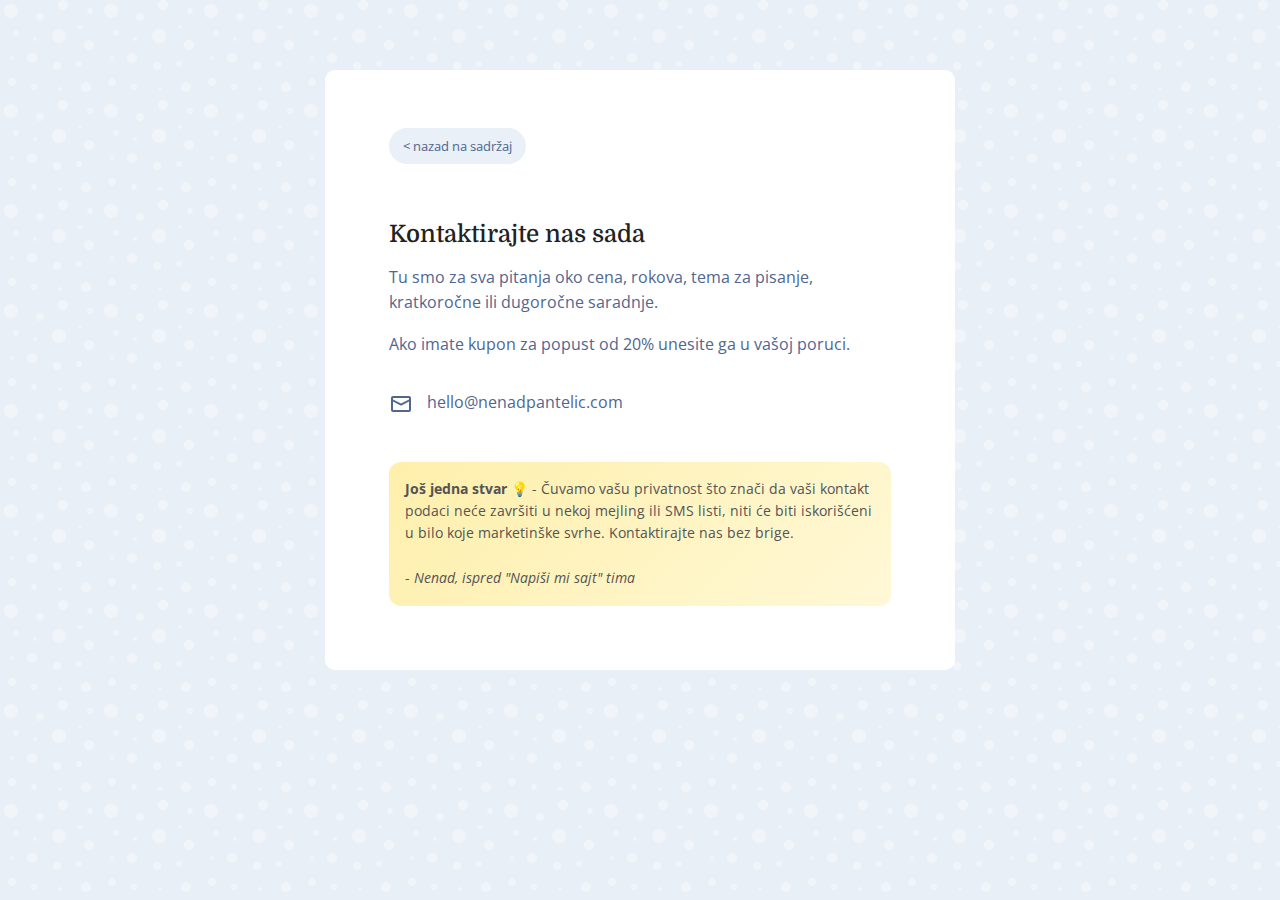
==== commit 6ca50098: "izmena mejla" ====
--- a/kontakt.html
+++ b/kontakt.html
@@ -1 +1 @@
-<!DOCTYPE html><html lang="sr" dir="ltr"><head><meta charset="utf-8"><meta name="viewport" content="width=device-width,initial-scale=1"><title>Kontakt</title><link href="https://fonts.googleapis.com/css?family=Domine&display=swap&subset=latin-ext" rel="stylesheet"><link href="https://fonts.googleapis.com/css?family=Open+Sans&display=swap&subset=latin-ext" rel="stylesheet"><style media="screen">*{margin: 0;padding: 0;}body{box-sizing: border-box;-webkit-font-smoothing: antialiased;-moz-osx-font-smoothing: grayscale;font-family: Open Sans, sans-serif;color: #506690;}p{line-height: 1.6;font-size: 1rem;margin-bottom: 1rem;}a{text-decoration: none;color: #506690;margin-right: 7px;}a:hover{color: #adbbca;}.bgcolor{/* background: #eaf2f7; */background-color: #e8eff7;background-image: url("data:image/svg+xml,%3Csvg width='100' height='100' viewBox='0 0 100 100' xmlns='http://www.w3.org/2000/svg'%3E%3Cpath d='M11 18c3.866 0 7-3.134 7-7s-3.134-7-7-7-7 3.134-7 7 3.134 7 7 7zm48 25c3.866 0 7-3.134 7-7s-3.134-7-7-7-7 3.134-7 7 3.134 7 7 7zm-43-7c1.657 0 3-1.343 3-3s-1.343-3-3-3-3 1.343-3 3 1.343 3 3 3zm63 31c1.657 0 3-1.343 3-3s-1.343-3-3-3-3 1.343-3 3 1.343 3 3 3zM34 90c1.657 0 3-1.343 3-3s-1.343-3-3-3-3 1.343-3 3 1.343 3 3 3zm56-76c1.657 0 3-1.343 3-3s-1.343-3-3-3-3 1.343-3 3 1.343 3 3 3zM12 86c2.21 0 4-1.79 4-4s-1.79-4-4-4-4 1.79-4 4 1.79 4 4 4zm28-65c2.21 0 4-1.79 4-4s-1.79-4-4-4-4 1.79-4 4 1.79 4 4 4zm23-11c2.76 0 5-2.24 5-5s-2.24-5-5-5-5 2.24-5 5 2.24 5 5 5zm-6 60c2.21 0 4-1.79 4-4s-1.79-4-4-4-4 1.79-4 4 1.79 4 4 4zm29 22c2.76 0 5-2.24 5-5s-2.24-5-5-5-5 2.24-5 5 2.24 5 5 5zM32 63c2.76 0 5-2.24 5-5s-2.24-5-5-5-5 2.24-5 5 2.24 5 5 5zm57-13c2.76 0 5-2.24 5-5s-2.24-5-5-5-5 2.24-5 5 2.24 5 5 5zm-9-21c1.105 0 2-.895 2-2s-.895-2-2-2-2 .895-2 2 .895 2 2 2zM60 91c1.105 0 2-.895 2-2s-.895-2-2-2-2 .895-2 2 .895 2 2 2zM35 41c1.105 0 2-.895 2-2s-.895-2-2-2-2 .895-2 2 .895 2 2 2zM12 60c1.105 0 2-.895 2-2s-.895-2-2-2-2 .895-2 2 .895 2 2 2z' fill='%23ffffff' fill-opacity='0.4' fill-rule='evenodd'/%3E%3C/svg%3E");display: flex;justify-content: center;}h2{font-family: 'Domine', serif;color: #222;font-weight: 500;line-height: 1.2;font-size: 1.5rem;margin-bottom: 1rem;margin-top: 4rem;}#kontakt{box-sizing: border-box;margin-top: 70px;margin-bottom: 70px;border-radius: 10px;background: white;max-width: 630px;background: white;}.kontakt-container{color: #506690;padding: 4rem;}.kontakt-text{margin-bottom: 2rem;}.kontakt-detalji{display: flex;flex-wrap: nowrap;align-content: flex-start;margin-bottom: 1rem;}/* .kontakt-detalji:last-child{margin-bottom: 0;}*/svg{fill: #506690;margin-right: 14px;position: relative;top: 2px;}.kontakt-detalji p{line-height: 24px;margin-bottom: 0;}.note{background: linear-gradient(135deg, rgb(254, 239, 171) 0%, rgb(255, 248, 214) 100%);border-radius: 12px;padding: 1rem;margin-top: 3rem;}.note p{font-size: 14px;margin-bottom: 0;color: #545454;}@media (max-width: 670px){#kontakt{box-sizing: border-box;margin-top: 0;margin-bottom: 0;margin: 20px;border-radius: 10px;}.bgcolor{background: white;}.kontakt-container{padding: 0;}h2{font-size: 1.3rem;}}.back{font-size: 13px;padding: 9px 14px;border-radius: 3rem;background: #e9f0f7;}.back:hover{background: #eff4f9;color: #506690;}</style><script>(function(w, d, s, l, i){w[l]=w[l] || [];w[l].push({'gtm.start': new Date().getTime(),event: 'gtm.js'});var f=d.getElementsByTagName(s)[0],j=d.createElement(s),dl=l !='dataLayer' ? '&l=' + l : '';j.async=true;j.src='https://www.googletagmanager.com/gtm.js?id=' + i + dl;f.parentNode.insertBefore(j, f);})(window, document, 'script', 'dataLayer', 'GTM-TRPZNKL');</script></head><body class="antialiased bgcolor"><noscript><iframe src="https://www.googletagmanager.com/ns.html?id=GTM-TRPZNKL" height="0" width="0" style="display:none;visibility:hidden"></iframe></noscript><section id="kontakt"><div class="kontakt-container"><div class="kontakt-text"><a class="back" href="index.html">< nazad na sadržaj</a><h2>Kontaktirajte nas sada</h2><p>Ćaskajte sa nama preko poruka ili nam pustite mejl. Kako god je vama lakše. Tu smo za sva vaša pitanja oko cena, rokova, tema za pisanje, kratkoročne ili dugoročne saradnje.</p><p>Ako imate kupon za popust od 20% unesite ga u vašoj poruci.</p></div><div class="kontakt-detalji"><svg xmlns="http://www.w3.org/2000/svg" viewBox="0 0 24 24" width="24" height="24"><path class="heroicon-ui" d="M6 14H4a2 2 0 0 1-2-2V4c0-1.1.9-2 2-2h12a2 2 0 0 1 2 2v2h2a2 2 0 0 1 2 2v13a1 1 0 0 1-1.7.7L16.58 18H8a2 2 0 0 1-2-2v-2zm0-2V8c0-1.1.9-2 2-2h8V4H4v8h2zm14-4H8v8h9a1 1 0 0 1 .7.3l2.3 2.29V8z"/></svg><p><a href="https://twitter.com/NenadPantelic" rel="noopener" target="_blank">Twitter DM poruke</a></p></div><div class="kontakt-detalji"><svg xmlns="http://www.w3.org/2000/svg" viewBox="0 0 24 24" width="24" height="24"><path class="heroicon-ui" d="M4 4h16a2 2 0 0 1 2 2v12a2 2 0 0 1-2 2H4a2 2 0 0 1-2-2V6c0-1.1.9-2 2-2zm16 3.38V6H4v1.38l8 4 8-4zm0 2.24l-7.55 3.77a1 1 0 0 1-.9 0L4 9.62V18h16V9.62z"/></svg><p><a href="mailto:pantelic@hey.com">pantelic@hey.com</a></p></div><div class="note"><p><strong>Još jedna stvar</strong> 💡 - Čuvamo vašu privatnost što znači da vaši kontakt podaci neće završiti u nekoj mejling ili SMS listi, niti će biti iskorišćeni u bilo koje marketinške svrhe. Kontaktirajte nas bez brige.<br><br>- <i>Nenad, ispred "Napiši mi sajt" tima</i></p></div></div></section></body></html>
+<!DOCTYPE html><html lang="sr" dir="ltr"><head> <meta charset="utf-8"> <meta name="viewport" content="width=device-width,initial-scale=1"> <title>Kontakt</title> <link href="https://fonts.googleapis.com/css?family=Domine&display=swap&subset=latin-ext" rel="stylesheet"> <link href="https://fonts.googleapis.com/css?family=Open+Sans&display=swap&subset=latin-ext" rel="stylesheet"> <style media="screen"> *{margin: 0; padding: 0;}body{box-sizing: border-box; -webkit-font-smoothing: antialiased; -moz-osx-font-smoothing: grayscale; font-family: Open Sans, sans-serif; color: #506690;}p{line-height: 1.6; font-size: 1rem; margin-bottom: 1rem;}a{text-decoration: none; color: #506690; margin-right: 7px;}a:hover{color: #adbbca;}.bgcolor{/* background: #eaf2f7; */ background-color: #e8eff7; background-image: url("data:image/svg+xml,%3Csvg width='100' height='100' viewBox='0 0 100 100' xmlns='http://www.w3.org/2000/svg'%3E%3Cpath d='M11 18c3.866 0 7-3.134 7-7s-3.134-7-7-7-7 3.134-7 7 3.134 7 7 7zm48 25c3.866 0 7-3.134 7-7s-3.134-7-7-7-7 3.134-7 7 3.134 7 7 7zm-43-7c1.657 0 3-1.343 3-3s-1.343-3-3-3-3 1.343-3 3 1.343 3 3 3zm63 31c1.657 0 3-1.343 3-3s-1.343-3-3-3-3 1.343-3 3 1.343 3 3 3zM34 90c1.657 0 3-1.343 3-3s-1.343-3-3-3-3 1.343-3 3 1.343 3 3 3zm56-76c1.657 0 3-1.343 3-3s-1.343-3-3-3-3 1.343-3 3 1.343 3 3 3zM12 86c2.21 0 4-1.79 4-4s-1.79-4-4-4-4 1.79-4 4 1.79 4 4 4zm28-65c2.21 0 4-1.79 4-4s-1.79-4-4-4-4 1.79-4 4 1.79 4 4 4zm23-11c2.76 0 5-2.24 5-5s-2.24-5-5-5-5 2.24-5 5 2.24 5 5 5zm-6 60c2.21 0 4-1.79 4-4s-1.79-4-4-4-4 1.79-4 4 1.79 4 4 4zm29 22c2.76 0 5-2.24 5-5s-2.24-5-5-5-5 2.24-5 5 2.24 5 5 5zM32 63c2.76 0 5-2.24 5-5s-2.24-5-5-5-5 2.24-5 5 2.24 5 5 5zm57-13c2.76 0 5-2.24 5-5s-2.24-5-5-5-5 2.24-5 5 2.24 5 5 5zm-9-21c1.105 0 2-.895 2-2s-.895-2-2-2-2 .895-2 2 .895 2 2 2zM60 91c1.105 0 2-.895 2-2s-.895-2-2-2-2 .895-2 2 .895 2 2 2zM35 41c1.105 0 2-.895 2-2s-.895-2-2-2-2 .895-2 2 .895 2 2 2zM12 60c1.105 0 2-.895 2-2s-.895-2-2-2-2 .895-2 2 .895 2 2 2z' fill='%23ffffff' fill-opacity='0.4' fill-rule='evenodd'/%3E%3C/svg%3E"); display: flex; justify-content: center;}h2{font-family: 'Domine', serif; color: #222; font-weight: 500; line-height: 1.2; font-size: 1.5rem; margin-bottom: 1rem; margin-top: 4rem;}#kontakt{box-sizing: border-box; margin-top: 70px; margin-bottom: 70px; border-radius: 10px; background: white; max-width: 630px; background: white;}.kontakt-container{color: #506690; padding: 4rem;}.kontakt-text{margin-bottom: 2rem;}.kontakt-detalji{display: flex; flex-wrap: nowrap; align-content: flex-start; margin-bottom: 1rem;}/* .kontakt-detalji:last-child{margin-bottom: 0;}*/ svg{fill: #506690; margin-right: 14px; position: relative; top: 2px;}.kontakt-detalji p{line-height: 24px; margin-bottom: 0;}.note{background: linear-gradient(135deg, rgb(254, 239, 171) 0%, rgb(255, 248, 214) 100%); border-radius: 12px; padding: 1rem; margin-top: 3rem;}.note p{font-size: 14px; margin-bottom: 0; color: #545454;}@media (max-width: 670px){#kontakt{box-sizing: border-box; margin-top: 0; margin-bottom: 0; margin: 20px; border-radius: 10px;}.bgcolor{background: white;}.kontakt-container{padding: 0;}h2{font-size: 1.3rem;}}.back{font-size: 13px; padding: 9px 14px; border-radius: 3rem; background: #e9f0f7;}.back:hover{background: #eff4f9; color: #506690;}</style> <script>(function(w, d, s, l, i){w[l]=w[l] || []; w[l].push({'gtm.start': new Date().getTime(), event: 'gtm.js'}); var f=d.getElementsByTagName(s)[0], j=d.createElement(s), dl=l !='dataLayer' ? '&l=' + l : ''; j.async=true; j.src='https://www.googletagmanager.com/gtm.js?id=' + i + dl; f.parentNode.insertBefore(j, f);})(window, document, 'script', 'dataLayer', 'GTM-TRPZNKL'); </script></head><body class="antialiased bgcolor"><noscript><iframe src="https://www.googletagmanager.com/ns.html?id=GTM-TRPZNKL" height="0" width="0" style="display:none;visibility:hidden"></iframe></noscript> <section id="kontakt"> <div class="kontakt-container"> <div class="kontakt-text"> <a class="back" href="index.html"> < nazad na sadržaj</a> <h2>Kontaktirajte nas sada</h2> <p>Tu smo za sva pitanja oko cena, rokova, tema za pisanje, kratkoročne ili dugoročne saradnje.</p><p>Ako imate kupon za popust od 20% unesite ga u vašoj poruci.</p></div><div class="kontakt-detalji"><svg xmlns="http://www.w3.org/2000/svg" viewBox="0 0 24 24" width="24" height="24"><path class="heroicon-ui" d="M4 4h16a2 2 0 0 1 2 2v12a2 2 0 0 1-2 2H4a2 2 0 0 1-2-2V6c0-1.1.9-2 2-2zm16 3.38V6H4v1.38l8 4 8-4zm0 2.24l-7.55 3.77a1 1 0 0 1-.9 0L4 9.62V18h16V9.62z"/></svg> <p><a href="mailto:hello@nenadpantelic.com">hello@nenadpantelic.com</a></p></div><div class="note"> <p><strong>Još jedna stvar</strong> 💡 - Čuvamo vašu privatnost što znači da vaši kontakt podaci neće završiti u nekoj mejling ili SMS listi, niti će biti iskorišćeni u bilo koje marketinške svrhe. Kontaktirajte nas bez brige.<br><br>- <i>Nenad, ispred "Napiši mi sajt" tima</i></p></div></div></section></body></html>
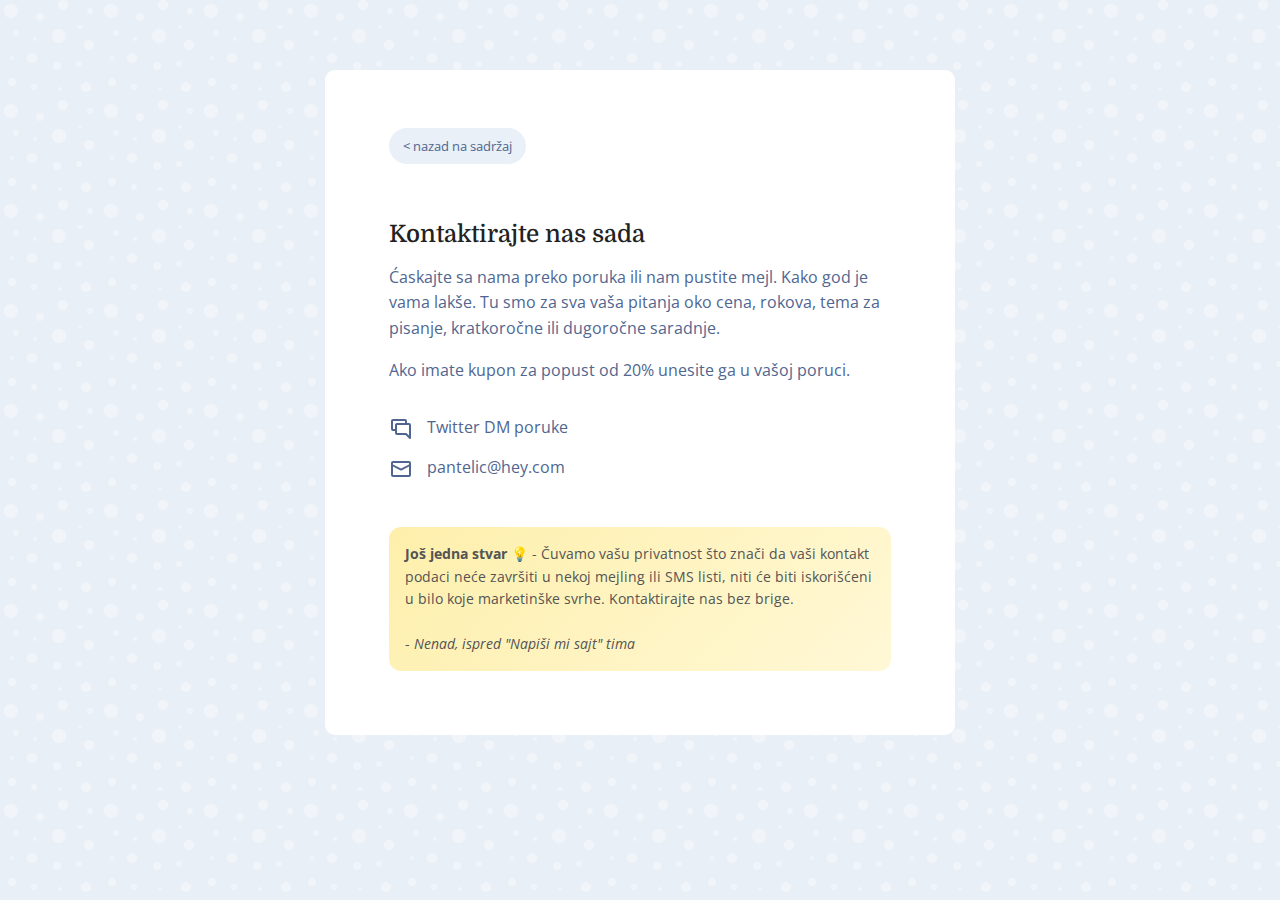
==== commit 2be77600: "Revert "izmena mejla"" ====
--- a/kontakt.html
+++ b/kontakt.html
@@ -1 +1 @@
-<!DOCTYPE html><html lang="sr" dir="ltr"><head> <meta charset="utf-8"> <meta name="viewport" content="width=device-width,initial-scale=1"> <title>Kontakt</title> <link href="https://fonts.googleapis.com/css?family=Domine&display=swap&subset=latin-ext" rel="stylesheet"> <link href="https://fonts.googleapis.com/css?family=Open+Sans&display=swap&subset=latin-ext" rel="stylesheet"> <style media="screen"> *{margin: 0; padding: 0;}body{box-sizing: border-box; -webkit-font-smoothing: antialiased; -moz-osx-font-smoothing: grayscale; font-family: Open Sans, sans-serif; color: #506690;}p{line-height: 1.6; font-size: 1rem; margin-bottom: 1rem;}a{text-decoration: none; color: #506690; margin-right: 7px;}a:hover{color: #adbbca;}.bgcolor{/* background: #eaf2f7; */ background-color: #e8eff7; background-image: url("data:image/svg+xml,%3Csvg width='100' height='100' viewBox='0 0 100 100' xmlns='http://www.w3.org/2000/svg'%3E%3Cpath d='M11 18c3.866 0 7-3.134 7-7s-3.134-7-7-7-7 3.134-7 7 3.134 7 7 7zm48 25c3.866 0 7-3.134 7-7s-3.134-7-7-7-7 3.134-7 7 3.134 7 7 7zm-43-7c1.657 0 3-1.343 3-3s-1.343-3-3-3-3 1.343-3 3 1.343 3 3 3zm63 31c1.657 0 3-1.343 3-3s-1.343-3-3-3-3 1.343-3 3 1.343 3 3 3zM34 90c1.657 0 3-1.343 3-3s-1.343-3-3-3-3 1.343-3 3 1.343 3 3 3zm56-76c1.657 0 3-1.343 3-3s-1.343-3-3-3-3 1.343-3 3 1.343 3 3 3zM12 86c2.21 0 4-1.79 4-4s-1.79-4-4-4-4 1.79-4 4 1.79 4 4 4zm28-65c2.21 0 4-1.79 4-4s-1.79-4-4-4-4 1.79-4 4 1.79 4 4 4zm23-11c2.76 0 5-2.24 5-5s-2.24-5-5-5-5 2.24-5 5 2.24 5 5 5zm-6 60c2.21 0 4-1.79 4-4s-1.79-4-4-4-4 1.79-4 4 1.79 4 4 4zm29 22c2.76 0 5-2.24 5-5s-2.24-5-5-5-5 2.24-5 5 2.24 5 5 5zM32 63c2.76 0 5-2.24 5-5s-2.24-5-5-5-5 2.24-5 5 2.24 5 5 5zm57-13c2.76 0 5-2.24 5-5s-2.24-5-5-5-5 2.24-5 5 2.24 5 5 5zm-9-21c1.105 0 2-.895 2-2s-.895-2-2-2-2 .895-2 2 .895 2 2 2zM60 91c1.105 0 2-.895 2-2s-.895-2-2-2-2 .895-2 2 .895 2 2 2zM35 41c1.105 0 2-.895 2-2s-.895-2-2-2-2 .895-2 2 .895 2 2 2zM12 60c1.105 0 2-.895 2-2s-.895-2-2-2-2 .895-2 2 .895 2 2 2z' fill='%23ffffff' fill-opacity='0.4' fill-rule='evenodd'/%3E%3C/svg%3E"); display: flex; justify-content: center;}h2{font-family: 'Domine', serif; color: #222; font-weight: 500; line-height: 1.2; font-size: 1.5rem; margin-bottom: 1rem; margin-top: 4rem;}#kontakt{box-sizing: border-box; margin-top: 70px; margin-bottom: 70px; border-radius: 10px; background: white; max-width: 630px; background: white;}.kontakt-container{color: #506690; padding: 4rem;}.kontakt-text{margin-bottom: 2rem;}.kontakt-detalji{display: flex; flex-wrap: nowrap; align-content: flex-start; margin-bottom: 1rem;}/* .kontakt-detalji:last-child{margin-bottom: 0;}*/ svg{fill: #506690; margin-right: 14px; position: relative; top: 2px;}.kontakt-detalji p{line-height: 24px; margin-bottom: 0;}.note{background: linear-gradient(135deg, rgb(254, 239, 171) 0%, rgb(255, 248, 214) 100%); border-radius: 12px; padding: 1rem; margin-top: 3rem;}.note p{font-size: 14px; margin-bottom: 0; color: #545454;}@media (max-width: 670px){#kontakt{box-sizing: border-box; margin-top: 0; margin-bottom: 0; margin: 20px; border-radius: 10px;}.bgcolor{background: white;}.kontakt-container{padding: 0;}h2{font-size: 1.3rem;}}.back{font-size: 13px; padding: 9px 14px; border-radius: 3rem; background: #e9f0f7;}.back:hover{background: #eff4f9; color: #506690;}</style> <script>(function(w, d, s, l, i){w[l]=w[l] || []; w[l].push({'gtm.start': new Date().getTime(), event: 'gtm.js'}); var f=d.getElementsByTagName(s)[0], j=d.createElement(s), dl=l !='dataLayer' ? '&l=' + l : ''; j.async=true; j.src='https://www.googletagmanager.com/gtm.js?id=' + i + dl; f.parentNode.insertBefore(j, f);})(window, document, 'script', 'dataLayer', 'GTM-TRPZNKL'); </script></head><body class="antialiased bgcolor"><noscript><iframe src="https://www.googletagmanager.com/ns.html?id=GTM-TRPZNKL" height="0" width="0" style="display:none;visibility:hidden"></iframe></noscript> <section id="kontakt"> <div class="kontakt-container"> <div class="kontakt-text"> <a class="back" href="index.html"> < nazad na sadržaj</a> <h2>Kontaktirajte nas sada</h2> <p>Tu smo za sva pitanja oko cena, rokova, tema za pisanje, kratkoročne ili dugoročne saradnje.</p><p>Ako imate kupon za popust od 20% unesite ga u vašoj poruci.</p></div><div class="kontakt-detalji"><svg xmlns="http://www.w3.org/2000/svg" viewBox="0 0 24 24" width="24" height="24"><path class="heroicon-ui" d="M4 4h16a2 2 0 0 1 2 2v12a2 2 0 0 1-2 2H4a2 2 0 0 1-2-2V6c0-1.1.9-2 2-2zm16 3.38V6H4v1.38l8 4 8-4zm0 2.24l-7.55 3.77a1 1 0 0 1-.9 0L4 9.62V18h16V9.62z"/></svg> <p><a href="mailto:hello@nenadpantelic.com">hello@nenadpantelic.com</a></p></div><div class="note"> <p><strong>Još jedna stvar</strong> 💡 - Čuvamo vašu privatnost što znači da vaši kontakt podaci neće završiti u nekoj mejling ili SMS listi, niti će biti iskorišćeni u bilo koje marketinške svrhe. Kontaktirajte nas bez brige.<br><br>- <i>Nenad, ispred "Napiši mi sajt" tima</i></p></div></div></section></body></html>
+<!DOCTYPE html><html lang="sr" dir="ltr"><head><meta charset="utf-8"><meta name="viewport" content="width=device-width,initial-scale=1"><title>Kontakt</title><link href="https://fonts.googleapis.com/css?family=Domine&display=swap&subset=latin-ext" rel="stylesheet"><link href="https://fonts.googleapis.com/css?family=Open+Sans&display=swap&subset=latin-ext" rel="stylesheet"><style media="screen">*{margin: 0;padding: 0;}body{box-sizing: border-box;-webkit-font-smoothing: antialiased;-moz-osx-font-smoothing: grayscale;font-family: Open Sans, sans-serif;color: #506690;}p{line-height: 1.6;font-size: 1rem;margin-bottom: 1rem;}a{text-decoration: none;color: #506690;margin-right: 7px;}a:hover{color: #adbbca;}.bgcolor{/* background: #eaf2f7; */background-color: #e8eff7;background-image: url("data:image/svg+xml,%3Csvg width='100' height='100' viewBox='0 0 100 100' xmlns='http://www.w3.org/2000/svg'%3E%3Cpath d='M11 18c3.866 0 7-3.134 7-7s-3.134-7-7-7-7 3.134-7 7 3.134 7 7 7zm48 25c3.866 0 7-3.134 7-7s-3.134-7-7-7-7 3.134-7 7 3.134 7 7 7zm-43-7c1.657 0 3-1.343 3-3s-1.343-3-3-3-3 1.343-3 3 1.343 3 3 3zm63 31c1.657 0 3-1.343 3-3s-1.343-3-3-3-3 1.343-3 3 1.343 3 3 3zM34 90c1.657 0 3-1.343 3-3s-1.343-3-3-3-3 1.343-3 3 1.343 3 3 3zm56-76c1.657 0 3-1.343 3-3s-1.343-3-3-3-3 1.343-3 3 1.343 3 3 3zM12 86c2.21 0 4-1.79 4-4s-1.79-4-4-4-4 1.79-4 4 1.79 4 4 4zm28-65c2.21 0 4-1.79 4-4s-1.79-4-4-4-4 1.79-4 4 1.79 4 4 4zm23-11c2.76 0 5-2.24 5-5s-2.24-5-5-5-5 2.24-5 5 2.24 5 5 5zm-6 60c2.21 0 4-1.79 4-4s-1.79-4-4-4-4 1.79-4 4 1.79 4 4 4zm29 22c2.76 0 5-2.24 5-5s-2.24-5-5-5-5 2.24-5 5 2.24 5 5 5zM32 63c2.76 0 5-2.24 5-5s-2.24-5-5-5-5 2.24-5 5 2.24 5 5 5zm57-13c2.76 0 5-2.24 5-5s-2.24-5-5-5-5 2.24-5 5 2.24 5 5 5zm-9-21c1.105 0 2-.895 2-2s-.895-2-2-2-2 .895-2 2 .895 2 2 2zM60 91c1.105 0 2-.895 2-2s-.895-2-2-2-2 .895-2 2 .895 2 2 2zM35 41c1.105 0 2-.895 2-2s-.895-2-2-2-2 .895-2 2 .895 2 2 2zM12 60c1.105 0 2-.895 2-2s-.895-2-2-2-2 .895-2 2 .895 2 2 2z' fill='%23ffffff' fill-opacity='0.4' fill-rule='evenodd'/%3E%3C/svg%3E");display: flex;justify-content: center;}h2{font-family: 'Domine', serif;color: #222;font-weight: 500;line-height: 1.2;font-size: 1.5rem;margin-bottom: 1rem;margin-top: 4rem;}#kontakt{box-sizing: border-box;margin-top: 70px;margin-bottom: 70px;border-radius: 10px;background: white;max-width: 630px;background: white;}.kontakt-container{color: #506690;padding: 4rem;}.kontakt-text{margin-bottom: 2rem;}.kontakt-detalji{display: flex;flex-wrap: nowrap;align-content: flex-start;margin-bottom: 1rem;}/* .kontakt-detalji:last-child{margin-bottom: 0;}*/svg{fill: #506690;margin-right: 14px;position: relative;top: 2px;}.kontakt-detalji p{line-height: 24px;margin-bottom: 0;}.note{background: linear-gradient(135deg, rgb(254, 239, 171) 0%, rgb(255, 248, 214) 100%);border-radius: 12px;padding: 1rem;margin-top: 3rem;}.note p{font-size: 14px;margin-bottom: 0;color: #545454;}@media (max-width: 670px){#kontakt{box-sizing: border-box;margin-top: 0;margin-bottom: 0;margin: 20px;border-radius: 10px;}.bgcolor{background: white;}.kontakt-container{padding: 0;}h2{font-size: 1.3rem;}}.back{font-size: 13px;padding: 9px 14px;border-radius: 3rem;background: #e9f0f7;}.back:hover{background: #eff4f9;color: #506690;}</style><script>(function(w, d, s, l, i){w[l]=w[l] || [];w[l].push({'gtm.start': new Date().getTime(),event: 'gtm.js'});var f=d.getElementsByTagName(s)[0],j=d.createElement(s),dl=l !='dataLayer' ? '&l=' + l : '';j.async=true;j.src='https://www.googletagmanager.com/gtm.js?id=' + i + dl;f.parentNode.insertBefore(j, f);})(window, document, 'script', 'dataLayer', 'GTM-TRPZNKL');</script></head><body class="antialiased bgcolor"><noscript><iframe src="https://www.googletagmanager.com/ns.html?id=GTM-TRPZNKL" height="0" width="0" style="display:none;visibility:hidden"></iframe></noscript><section id="kontakt"><div class="kontakt-container"><div class="kontakt-text"><a class="back" href="index.html">< nazad na sadržaj</a><h2>Kontaktirajte nas sada</h2><p>Ćaskajte sa nama preko poruka ili nam pustite mejl. Kako god je vama lakše. Tu smo za sva vaša pitanja oko cena, rokova, tema za pisanje, kratkoročne ili dugoročne saradnje.</p><p>Ako imate kupon za popust od 20% unesite ga u vašoj poruci.</p></div><div class="kontakt-detalji"><svg xmlns="http://www.w3.org/2000/svg" viewBox="0 0 24 24" width="24" height="24"><path class="heroicon-ui" d="M6 14H4a2 2 0 0 1-2-2V4c0-1.1.9-2 2-2h12a2 2 0 0 1 2 2v2h2a2 2 0 0 1 2 2v13a1 1 0 0 1-1.7.7L16.58 18H8a2 2 0 0 1-2-2v-2zm0-2V8c0-1.1.9-2 2-2h8V4H4v8h2zm14-4H8v8h9a1 1 0 0 1 .7.3l2.3 2.29V8z"/></svg><p><a href="https://twitter.com/NenadPantelic" rel="noopener" target="_blank">Twitter DM poruke</a></p></div><div class="kontakt-detalji"><svg xmlns="http://www.w3.org/2000/svg" viewBox="0 0 24 24" width="24" height="24"><path class="heroicon-ui" d="M4 4h16a2 2 0 0 1 2 2v12a2 2 0 0 1-2 2H4a2 2 0 0 1-2-2V6c0-1.1.9-2 2-2zm16 3.38V6H4v1.38l8 4 8-4zm0 2.24l-7.55 3.77a1 1 0 0 1-.9 0L4 9.62V18h16V9.62z"/></svg><p><a href="mailto:pantelic@hey.com">pantelic@hey.com</a></p></div><div class="note"><p><strong>Još jedna stvar</strong> 💡 - Čuvamo vašu privatnost što znači da vaši kontakt podaci neće završiti u nekoj mejling ili SMS listi, niti će biti iskorišćeni u bilo koje marketinške svrhe. Kontaktirajte nas bez brige.<br><br>- <i>Nenad, ispred "Napiši mi sajt" tima</i></p></div></div></section></body></html>
